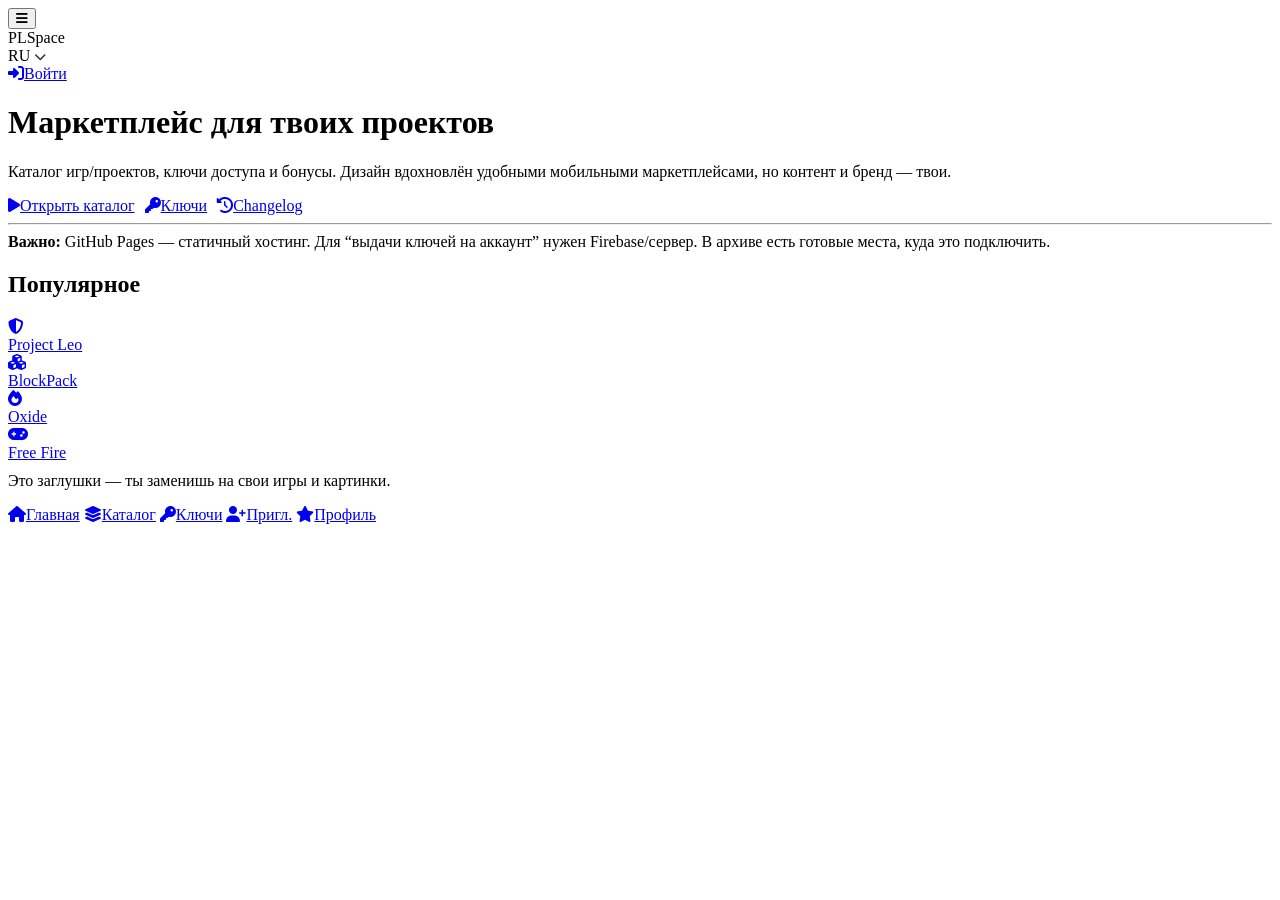
==== index.html @ fcdb9664 "Add files via upload" ====
<!doctype html>
<html lang="ru">
<head>
  <meta charset="utf-8" />
  <meta name="viewport" content="width=device-width,initial-scale=1" />
  <title>PLSpace — Главная</title>
  <link rel="preconnect" href="https://fonts.googleapis.com">
  <link rel="preconnect" href="https://fonts.gstatic.com" crossorigin>
  <link rel="stylesheet" href="assets/css/style.css" />
  <link rel="stylesheet" href="https://cdnjs.cloudflare.com/ajax/libs/font-awesome/6.5.0/css/all.min.css" referrerpolicy="no-referrer" />
</head>
<body data-page="home">
  <header class="topbar">
    <div class="topbar-inner">
      <div class="brand">
        <button class="burger" id="burger" aria-label="Menu"><i class="fa-solid fa-bars"></i></button>
        <div class="title">PLSpace</div>
      </div>
      <div class="top-actions">
        <div class="pill lang" title="Language">
          <span>RU</span>
          <i class="fa-solid fa-chevron-down" style="font-size:12px; opacity:.8"></i>
        </div>
        <a class="btn" href="profile.html"><i class="fa-solid fa-right-to-bracket"></i><span>Войти</span></a>
      </div>
    </div>
  </header>

  <main class="container">
    
<div class="card hero">
  <div class="hero-grid">
    <div>
      <h1 class="h-title">Маркетплейс для твоих проектов</h1>
      <p class="h-sub">Каталог игр/проектов, ключи доступа и бонусы. Дизайн вдохновлён удобными мобильными маркетплейсами, но контент и бренд — твои.</p>
      <div style="margin-top:14px; display:flex; gap:10px; flex-wrap:wrap;">
        <a class="btn btn-primary" href="catalog.html"><i class="fa-solid fa-play"></i><span>Открыть каталог</span></a>
        <a class="btn" href="keys.html"><i class="fa-solid fa-key"></i><span>Ключи</span></a>
        <a class="btn" href="changelog.html"><i class="fa-solid fa-clock-rotate-left"></i><span>Changelog</span></a>
      </div>
      <hr class="sep">
      <div class="notice">
        <strong>Важно:</strong> GitHub Pages — статичный хостинг. Для “выдачи ключей на аккаунт” нужен Firebase/сервер.
        В архиве есть готовые места, куда это подключить.
      </div>
    </div>
    <div class="hero-art" aria-hidden="true"></div>
  </div>
</div>

<div class="section">
  <h2>Популярное</h2>
  <div class="grid">
    <a class="tile" href="catalog.html">
      <div class="img"><i class="fa-solid fa-shield-halved"></i></div>
      <div class="label">Project Leo</div>
    </a>
    <a class="tile" href="catalog.html">
      <div class="img"><i class="fa-solid fa-cubes"></i></div>
      <div class="label">BlockPack</div>
    </a>
    <a class="tile" href="catalog.html">
      <div class="img"><i class="fa-solid fa-fire"></i></div>
      <div class="label">Oxide</div>
    </a>
    <a class="tile" href="catalog.html">
      <div class="img"><i class="fa-solid fa-gamepad"></i></div>
      <div class="label">Free Fire</div>
    </a>
  </div>
  <p class="subtle" style="margin-top:10px">Это заглушки — ты заменишь на свои игры и картинки.</p>
</div>

    <div class="footer-pad"></div>
  </main>

  <nav class="bottomnav">
    <div class="bottomnav-inner">
      <a class="nav-item" data-page="home" href="index.html"><i class="fa-solid fa-house"></i><span>Главная</span></a>
      <a class="nav-item" data-page="catalog" href="catalog.html"><i class="fa-solid fa-layer-group"></i><span>Каталог</span></a>
      <a class="nav-item" data-page="keys" href="keys.html"><i class="fa-solid fa-key"></i><span>Ключи</span></a>
      <a class="nav-item" data-page="invite" href="invite.html"><i class="fa-solid fa-user-plus"></i><span>Пригл.</span></a>
      <a class="nav-item" data-page="profile" href="profile.html"><i class="fa-solid fa-star"></i><span>Профиль</span></a>
    </div>
  </nav>

  <script src="assets/js/app.js"></script>
</body>
</html>
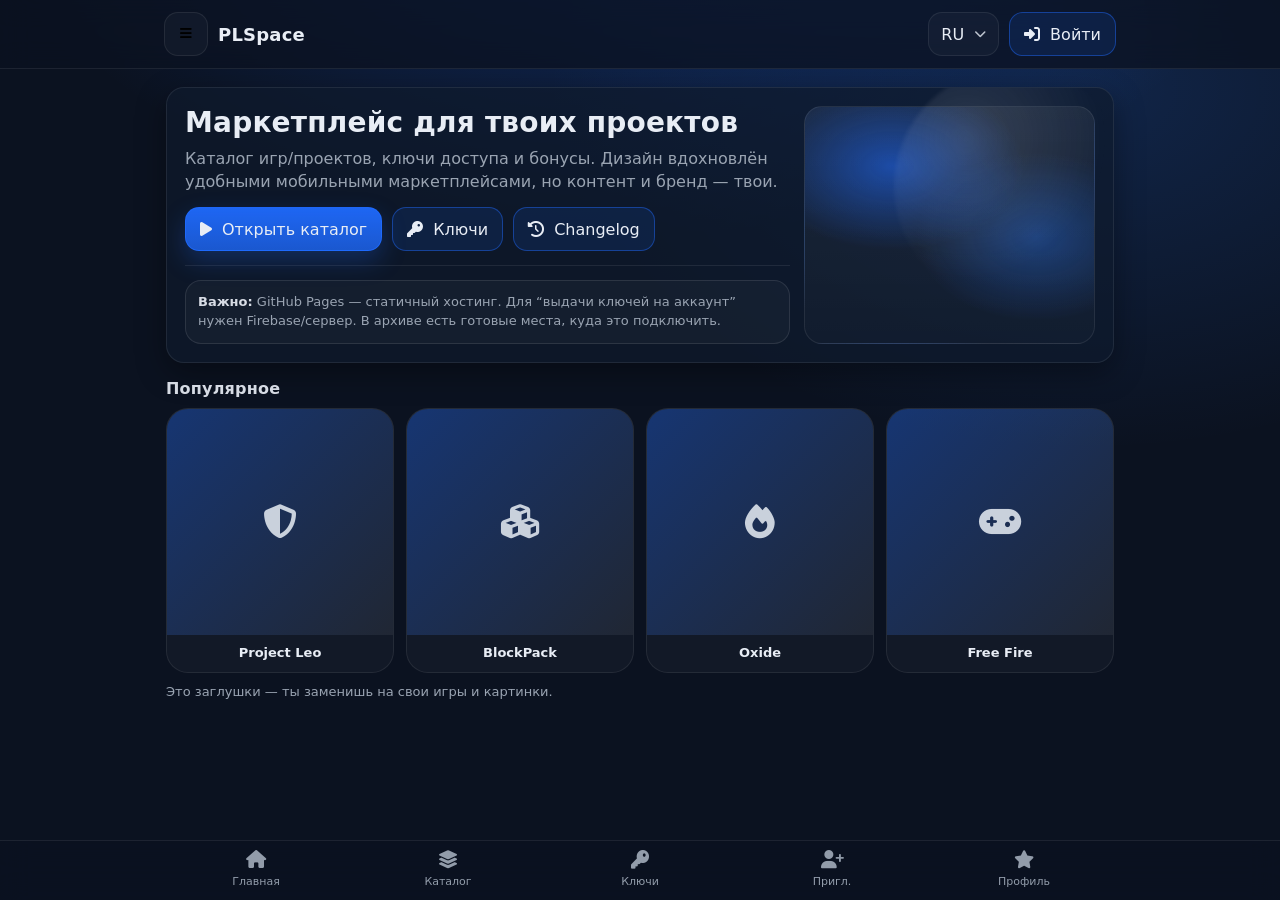
==== commit c83e84d6: "Update index.html" ====
--- a/index.html
+++ b/index.html
@@ -6,7 +6,7 @@
   <title>PLSpace — Главная</title>
   <link rel="preconnect" href="https://fonts.googleapis.com">
   <link rel="preconnect" href="https://fonts.gstatic.com" crossorigin>
-  <link rel="stylesheet" href="assets/css/style.css" />
+  <link rel="stylesheet" href="style.css" />
   <link rel="stylesheet" href="https://cdnjs.cloudflare.com/ajax/libs/font-awesome/6.5.0/css/all.min.css" referrerpolicy="no-referrer" />
 </head>
 <body data-page="home">
--- a/style.css
+++ b/style.css
@@ -0,0 +1,261 @@
+:root{
+  --bg:#0b1220;
+  --panel:#0f1a2d;
+  --card:#0e1730;
+  --muted:#9aa4b2;
+  --text:#e8edf5;
+  --blue:#1f6bff;
+  --blue2:#2b7bff;
+  --line:rgba(255,255,255,.08);
+  --shadow: 0 10px 30px rgba(0,0,0,.35);
+  --radius:18px;
+  --radius2:22px;
+  --font: system-ui, -apple-system, Segoe UI, Roboto, Arial, "Noto Sans", "Helvetica Neue", sans-serif;
+}
+*{box-sizing:border-box}
+html,body{height:100%}
+body{
+  margin:0;
+  font-family:var(--font);
+  background: radial-gradient(1200px 700px at 50% -150px, rgba(31,107,255,.35), transparent 55%),
+              radial-gradient(900px 600px at 85% 10%, rgba(43,123,255,.18), transparent 60%),
+              var(--bg);
+  color:var(--text);
+}
+a{color:inherit; text-decoration:none}
+.container{max-width:980px; margin:0 auto; padding:18px 16px 90px;}
+.topbar{
+  position:sticky; top:0; z-index:50;
+  background: rgba(11,18,32,.75);
+  backdrop-filter: blur(14px);
+  border-bottom:1px solid var(--line);
+}
+.topbar-inner{
+  max-width:980px; margin:0 auto;
+  display:flex; align-items:center; justify-content:space-between;
+  padding:12px 14px;
+}
+.brand{
+  display:flex; align-items:center; gap:10px;
+  font-weight:700; letter-spacing:.2px;
+}
+.brand .burger{
+  width:44px; height:44px;
+  display:grid; place-items:center;
+  border:1px solid var(--line);
+  background: rgba(255,255,255,.03);
+  border-radius:14px;
+  cursor:pointer;
+}
+.brand .title{
+  font-size:18px;
+}
+.top-actions{
+  display:flex; align-items:center; gap:10px;
+}
+.pill{
+  height:44px; padding:0 12px;
+  display:flex; align-items:center; gap:10px;
+  border:1px solid var(--line);
+  background: rgba(255,255,255,.03);
+  border-radius:14px;
+  color:var(--text);
+}
+.lang{
+  cursor:pointer;
+  user-select:none;
+}
+.btn{
+  height:44px; padding:0 14px;
+  border-radius:14px;
+  border:1px solid rgba(31,107,255,.45);
+  background: rgba(31,107,255,.12);
+  color: var(--text);
+  cursor:pointer;
+  display:inline-flex; align-items:center; justify-content:center;
+  gap:10px;
+  transition: transform .06s ease, background .15s ease, border-color .15s ease;
+}
+.btn:hover{ background: rgba(31,107,255,.18); border-color: rgba(31,107,255,.65);}
+.btn:active{ transform: scale(.98); }
+.btn-primary{
+  background: linear-gradient(180deg, rgba(31,107,255,.95), rgba(31,107,255,.78));
+  border-color: rgba(31,107,255,.85);
+  box-shadow: 0 10px 24px rgba(31,107,255,.25);
+}
+.btn-primary:hover{ background: linear-gradient(180deg, rgba(31,107,255,1), rgba(31,107,255,.84)); }
+.card{
+  background: rgba(15,26,45,.7);
+  border:1px solid var(--line);
+  border-radius: var(--radius);
+  box-shadow: var(--shadow);
+}
+.hero{
+  padding:18px;
+  overflow:hidden;
+}
+.hero-grid{
+  display:grid;
+  grid-template-columns: 1.35fr .65fr;
+  gap:14px;
+}
+@media (max-width:720px){
+  .hero-grid{ grid-template-columns:1fr; }
+}
+.h-title{font-size:28px; margin:0 0 8px; letter-spacing:.2px}
+.h-sub{margin:0; color:var(--muted); line-height:1.45}
+.hero-art{
+  min-height:180px;
+  border-radius: var(--radius);
+  border:1px solid var(--line);
+  background:
+    radial-gradient(220px 140px at 30% 25%, rgba(31,107,255,.55), transparent 60%),
+    radial-gradient(200px 140px at 80% 55%, rgba(43,123,255,.35), transparent 60%),
+    linear-gradient(180deg, rgba(255,255,255,.06), rgba(255,255,255,.02));
+  position:relative;
+}
+.hero-art:after{
+  content:"";
+  position:absolute; inset:-40px -40px auto auto;
+  width:240px; height:240px;
+  border-radius:50%;
+  background: radial-gradient(circle at 30% 30%, rgba(255,255,255,.22), rgba(255,255,255,0) 60%);
+  filter: blur(2px);
+  opacity:.55;
+}
+.section{margin-top:16px}
+.section h2{
+  margin:0 0 10px;
+  font-size:16px;
+  color: rgba(232,237,245,.92);
+  letter-spacing:.2px;
+}
+.grid{
+  display:grid;
+  grid-template-columns: repeat(4, 1fr);
+  gap:12px;
+}
+@media (max-width:860px){ .grid{grid-template-columns: repeat(3,1fr);} }
+@media (max-width:640px){ .grid{grid-template-columns: repeat(2,1fr);} }
+.tile{
+  border-radius: var(--radius2);
+  overflow:hidden;
+  border:1px solid var(--line);
+  background: rgba(255,255,255,.03);
+  transition: transform .08s ease, border-color .15s ease, background .15s ease;
+}
+.tile:hover{
+  transform: translateY(-2px);
+  border-color: rgba(31,107,255,.35);
+  background: rgba(31,107,255,.06);
+}
+.tile .img{
+  aspect-ratio: 1 / 1;
+  background: linear-gradient(135deg, rgba(31,107,255,.35), rgba(255,255,255,.06));
+  display:flex; align-items:center; justify-content:center;
+  font-size:34px;
+  color: rgba(232,237,245,.85);
+}
+.tile .label{
+  padding:10px 10px 12px;
+  text-align:center;
+  font-weight:600;
+  font-size:13px;
+}
+.subtle{color:var(--muted); font-size:13px; line-height:1.45}
+.buttons-center{
+  max-width:520px;
+  margin: 18px auto 0;
+  display:flex;
+  flex-direction:column;
+  gap:12px;
+}
+.bigbtn{
+  height:54px;
+  border-radius:16px;
+  font-weight:700;
+  letter-spacing:.2px;
+}
+.bigbtn.fill{
+  background: linear-gradient(180deg, rgba(31,107,255,.98), rgba(31,107,255,.78));
+  border:1px solid rgba(31,107,255,.9);
+}
+.bigbtn.outline{
+  background: rgba(255,255,255,.02);
+  border:2px solid rgba(31,107,255,.85);
+  color: rgba(31,107,255,1);
+}
+.input{
+  width:100%;
+  height:50px;
+  border-radius:16px;
+  border:2px solid rgba(31,107,255,.65);
+  background: rgba(255,255,255,.02);
+  color: var(--text);
+  padding:0 14px;
+  outline:none;
+}
+.input:focus{ border-color: rgba(31,107,255,1); box-shadow: 0 0 0 4px rgba(31,107,255,.18); }
+.notice{
+  padding:12px 12px;
+  border-radius:16px;
+  border:1px solid rgba(255,255,255,.10);
+  background: rgba(255,255,255,.03);
+  color: var(--muted);
+  font-size:13px;
+  line-height:1.45;
+}
+.notice strong{ color: rgba(232,237,245,.92); }
+hr.sep{
+  border:0; height:1px;
+  background: var(--line);
+  margin:14px 0;
+}
+.footer-pad{height:14px}
+.bottomnav{
+  position:fixed; left:0; right:0; bottom:0; z-index:60;
+  background: rgba(11,18,32,.75);
+  backdrop-filter: blur(14px);
+  border-top:1px solid var(--line);
+}
+.bottomnav-inner{
+  max-width:980px; margin:0 auto;
+  display:flex; justify-content:space-around; align-items:center;
+  padding:10px 10px 12px;
+}
+.nav-item{
+  width:20%;
+  display:flex;
+  flex-direction:column;
+  align-items:center;
+  justify-content:center;
+  gap:6px;
+  color: rgba(154,164,178,.95);
+  font-size:11px;
+}
+.nav-item i{
+  font-size:18px;
+  color: rgba(154,164,178,.95);
+}
+.nav-item.active{ color: rgba(31,107,255,1); }
+.nav-item.active i{ color: rgba(31,107,255,1); }
+.page-title{
+  margin:10px 0 0;
+  font-size:18px;
+  font-weight:800;
+  letter-spacing:.2px;
+}
+.small-link{color: rgba(31,107,255,1); font-weight:700;}
+.list{
+  padding:12px 14px;
+}
+.list ul{margin:8px 0 0 18px; color: rgba(232,237,245,.9)}
+.badge{
+  display:inline-flex; align-items:center; gap:8px;
+  padding:8px 10px;
+  border-radius:999px;
+  border:1px solid rgba(31,107,255,.35);
+  background: rgba(31,107,255,.10);
+  font-weight:700;
+  font-size:12px;
+}
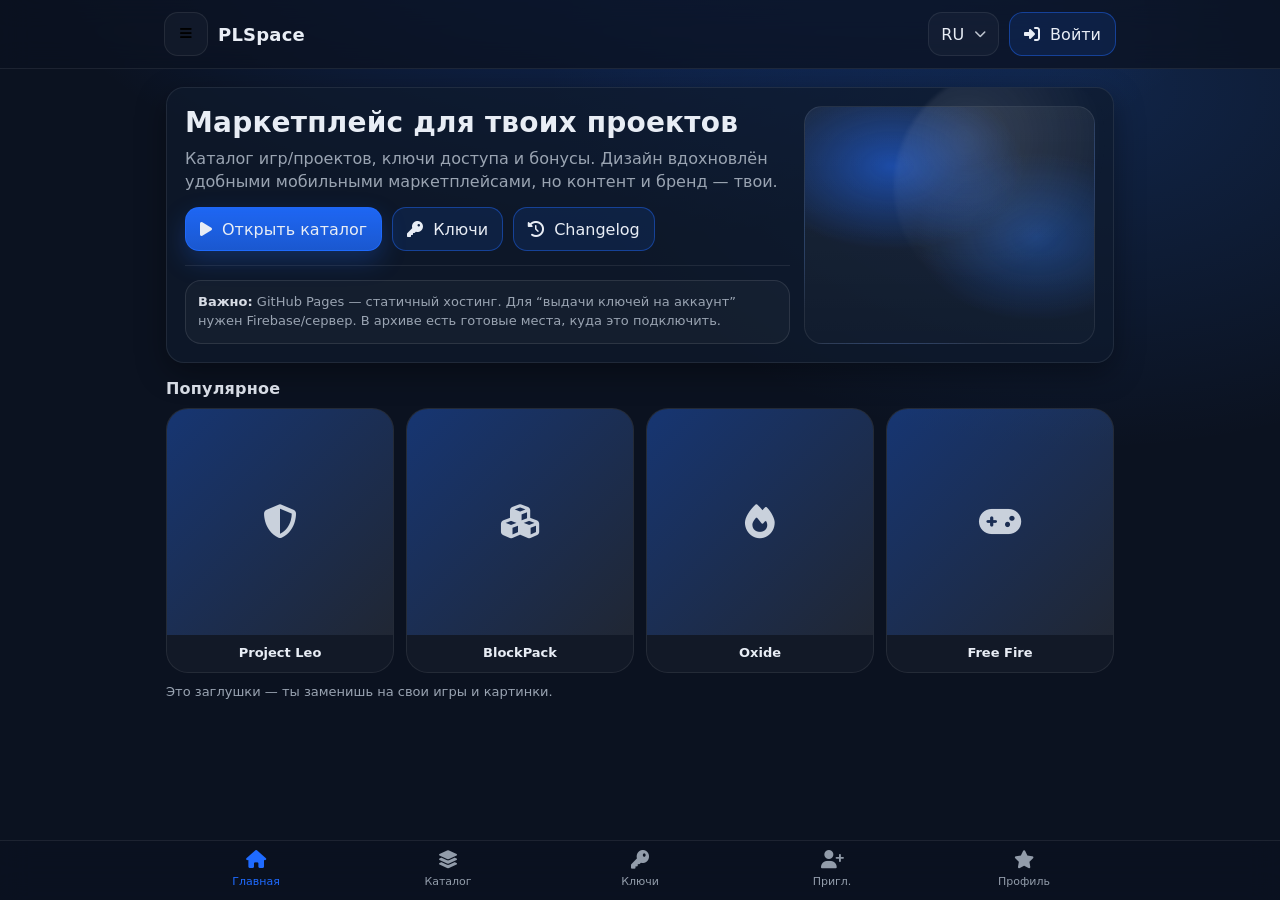
==== commit 24492d24: "Update index.html" ====
--- a/index.html
+++ b/index.html
@@ -84,6 +84,6 @@
     </div>
   </nav>
 
-  <script src="assets/js/app.js"></script>
+  <script src="app.js"></script>
 </body>
 </html>
